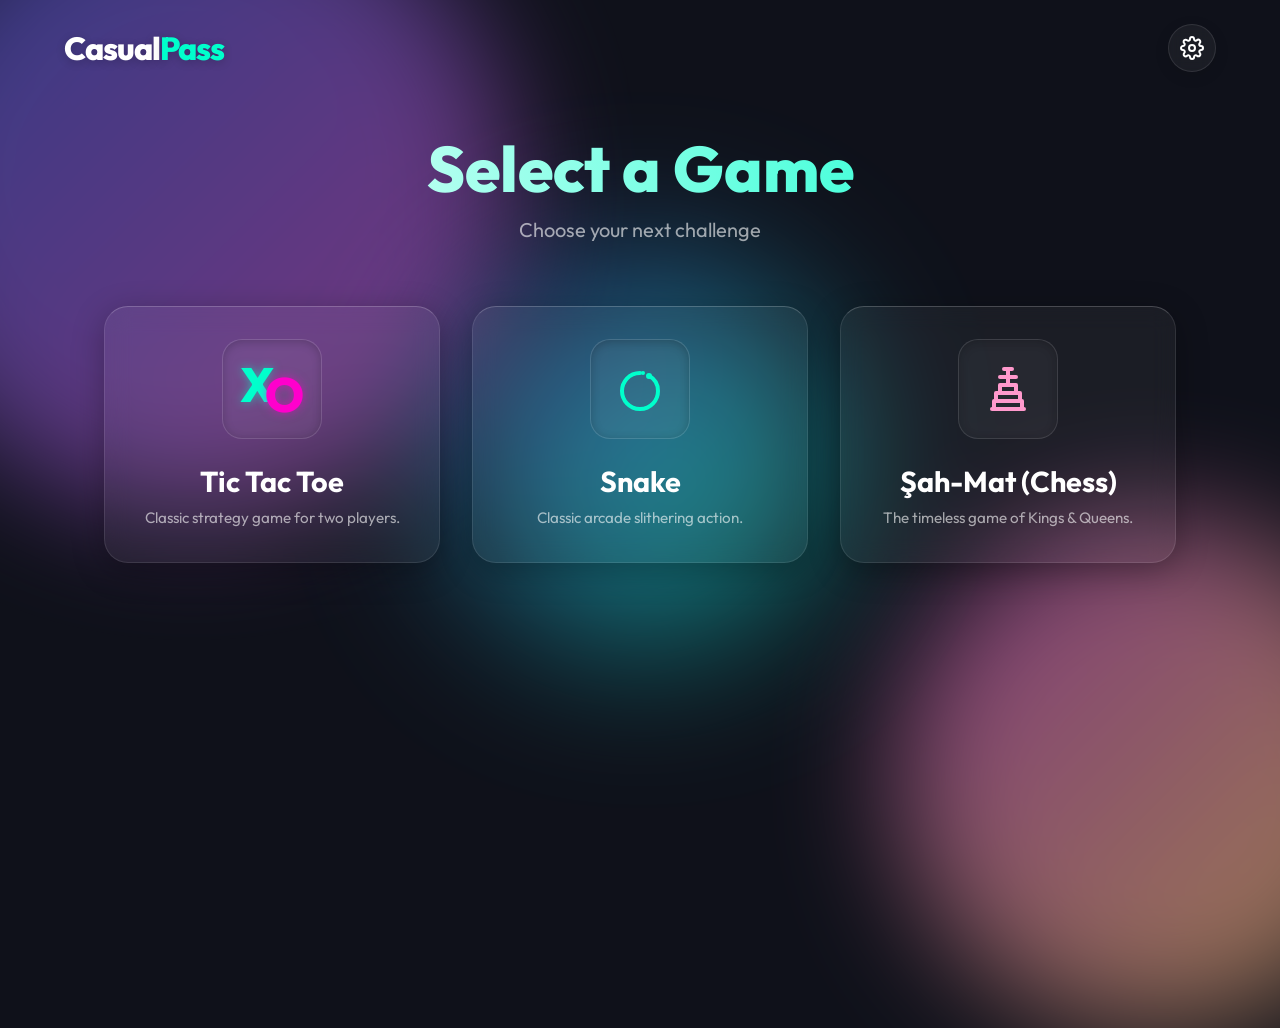
==== index.html @ 26fae899 "İlk yükleme (Initial commit)" ====
<!DOCTYPE html>
<html lang="en">

<head>
    <meta charset="UTF-8">
    <meta name="viewport" content="width=device-width, initial-scale=1.0">
    <title>CasualPass Dashboard</title>
    <link rel="stylesheet" href="style.css">
    <link href="https://fonts.googleapis.com/css2?family=Outfit:wght@400;600;800&display=swap" rel="stylesheet">
    <!-- Shared settings script loaded first to apply backgrounds immediately -->
    <script src="shared-settings.js"></script>
</head>

<body class="theme-liquid">

    <!-- Dynamic Background via Shared Settings -->
    <div id="global-bg-container" class="background-container">
        <!-- Blobs will be injected here if theme requires it -->
    </div>

    <!-- Top Navigation -->
    <nav class="top-nav">
        <div class="logo">Casual<span>Pass</span></div>
        <button id="settings-btn" class="icon-btn" aria-label="Settings">
            <svg width="24" height="24" viewBox="0 0 24 24" fill="none" stroke="currentColor" stroke-width="2"
                stroke-linecap="round" stroke-linejoin="round">
                <circle cx="12" cy="12" r="3"></circle>
                <path
                    d="M19.4 15a1.65 1.65 0 0 0 .33 1.82l.06.06a2 2 0 0 1 0 2.83 2 2 0 0 1-2.83 0l-.06-.06a1.65 1.65 0 0 0-1.82-.33 1.65 1.65 0 0 0-1 1.51V21a2 2 0 0 1-2 2 2 2 0 0 1-2-2v-.09A1.65 1.65 0 0 0 9 19.4a1.65 1.65 0 0 0-1.82.33l-.06.06a2 2 0 0 1-2.83 0 2 2 0 0 1 0-2.83l.06-.06a1.65 1.65 0 0 0 .33-1.82 1.65 1.65 0 0 0-1.51-1H3a2 2 0 0 1-2-2 2 2 0 0 1 2-2h.09A1.65 1.65 0 0 0 4.6 9a1.65 1.65 0 0 0-.33-1.82l-.06-.06a2 2 0 0 1 0-2.83 2 2 0 0 1 2.83 0l.06.06a1.65 1.65 0 0 0 1.82.33H9a1.65 1.65 0 0 0 1-1.51V3a2 2 0 0 1 2-2 2 2 0 0 1 2 2v.09a1.65 1.65 0 0 0 1 1.51 1.65 1.65 0 0 0 1.82-.33l.06-.06a2 2 0 0 1 2.83 0 2 2 0 0 1 0 2.83l-.06.06a1.65 1.65 0 0 0-.33 1.82V9a1.65 1.65 0 0 0 1.51 1H21a2 2 0 0 1 2 2 2 2 0 0 1-2 2h-.09a1.65 1.65 0 0 0-1.51 1z">
                </path>
            </svg>
        </button>
    </nav>

    <!-- Main Content -->
    <main class="dashboard">
        <header class="hero">
            <h1 class="hero-title">Select a Game</h1>
            <p class="hero-subtitle">Choose your next challenge</p>
        </header>

        <section class="game-grid">
            <!-- Game Card: Tic Tac Toe -->
            <a href="xox-game/index.html" class="game-card">
                <div class="game-icon">
                    <span class="x">X</span>
                    <span class="o">O</span>
                </div>
                <div class="game-info">
                    <h2>Tic Tac Toe</h2>
                    <p>Classic strategy game for two players.</p>
                </div>
            </a>

            <!-- Game Card: Snake -->
            <a href="snake-game/index.html" class="game-card">
                <div class="game-icon" style="color: #00ffcc; text-shadow: 0 0 10px rgba(0,255,204,0.5);">
                    <svg width="48" height="48" viewBox="0 0 24 24" fill="none" stroke="currentColor" stroke-width="2"
                        stroke-linecap="round" stroke-linejoin="round">
                        <path d="M12 4c-5.5 0-9 4.5-9 9s3.5 9 9 9 9-4.5 9-9c0-3.3-1.6-6-4.3-7.5" />
                        <path d="M13.5 4h.01" />
                        <circle cx="16.5" cy="5.5" r=".5" fill="currentColor" />
                    </svg>
                </div>
                <div class="game-info">
                    <h2>Snake</h2>
                    <p>Classic arcade slithering action.</p>
                </div>
            </a>

            <!-- Game Card: Chess -->
            <a href="chess-game/index.html" class="game-card">
                <div class="game-icon" style="color: #ff99cc; text-shadow: 0 0 10px rgba(255,153,204,0.5);">
                    <svg width="48" height="48" viewBox="0 0 24 24" fill="none" stroke="currentColor" stroke-width="2"
                        stroke-linecap="round" stroke-linejoin="round">
                        <path d="M4 22h16"></path>
                        <path d="M5 18h14v4H5z"></path>
                        <path d="M6 14h12v4H6z"></path>
                        <path d="M8 10h8v4H8z"></path>
                        <path d="M12 2v8"></path>
                        <path d="M8 6h8"></path>
                        <path d="M10 2h4"></path>
                    </svg>
                </div>
                <div class="game-info">
                    <h2>Şah-Mat (Chess)</h2>
                    <p>The timeless game of Kings & Queens.</p>
                </div>
            </a>
        </section>
    </main>

    <!-- Settings Modal -->
    <div id="settings-modal" class="modal-overlay">
        <div class="modal">
            <div class="modal-header">
                <h2>Global Settings</h2>
                <button id="close-settings" class="icon-btn" aria-label="Close">
                    <svg width="24" height="24" viewBox="0 0 24 24" fill="none" stroke="currentColor" stroke-width="2"
                        stroke-linecap="round" stroke-linejoin="round">
                        <line x1="18" y1="6" x2="6" y2="18"></line>
                        <line x1="6" y1="6" x2="18" y2="18"></line>
                    </svg>
                </button>
            </div>

            <div class="modal-body">
                <div class="setting-item">
                    <div class="setting-info">
                        <h3>Sound</h3>
                        <p>Enable game sound effects</p>
                    </div>
                    <label class="toggle">
                        <input type="checkbox" id="setting-sound">
                        <span class="slider"></span>
                    </label>
                </div>

                <div class="setting-item">
                    <div class="setting-info">
                        <h3>Visual Effects</h3>
                        <p>Enable animations and particles</p>
                    </div>
                    <label class="toggle">
                        <input type="checkbox" id="setting-effects">
                        <span class="slider"></span>
                    </label>
                </div>

                <div class="setting-item column">
                    <div class="setting-info">
                        <h3>Background Theme</h3>
                        <p>Applies to dashboard and all games</p>
                    </div>
                    <div class="theme-options">
                        <div class="theme-option" data-theme="liquid">
                            <div class="theme-preview liquid">
                                <div class="blob-mini"></div>
                            </div>
                            <span>Liquid Glass</span>
                        </div>
                        <div class="theme-option" data-theme="paper">
                            <div class="theme-preview paper"></div>
                            <span>Paper</span>
                        </div>
                        <div class="theme-option" data-theme="neon">
                            <div class="theme-preview neon"></div>
                            <span>Dark Neon</span>
                        </div>
                    </div>
                </div>
            </div>
        </div>
    </div>

    <!-- Audio assets to be used globally -->
    <audio id="global-click-sound" src="https://cdn.freesound.org/previews/415/415096_7413867-lq.mp3"
        preload="auto"></audio>
    <audio id="global-pop-sound" src="https://cdn.freesound.org/previews/242/242501_4414128-lq.mp3"
        preload="auto"></audio>

    <script src="script.js"></script>
</body>

</html>
---- style.css ----
/* Base styling for the dashboard, leverages global CSS variables from shared-settings.js/css */
@import url('shared-settings.css');

* {
    margin: 0;
    padding: 0;
    box-sizing: border-box;
    font-family: 'Outfit', sans-serif;
}

body {
    min-height: 100vh;
    color: var(--cp-text);
    overflow-x: hidden;
    position: relative;
    transition: background-color 0.5s ease;
}

/* Navigation */
.top-nav {
    display: flex;
    justify-content: space-between;
    align-items: center;
    padding: 1.5rem 5%;
    position: relative;
    z-index: 20;
}

.logo {
    font-size: 2rem;
    font-weight: 800;
    letter-spacing: -1px;
    color: var(--cp-text);
    text-shadow: 0 2px 10px rgba(0, 0, 0, 0.2);
}

.logo span {
    color: var(--cp-accent);
}

.icon-btn {
    background: var(--cp-glass-bg);
    border: 1px solid var(--cp-glass-border);
    backdrop-filter: blur(8px);
    color: var(--cp-text);
    width: 48px;
    height: 48px;
    border-radius: 50%;
    display: flex;
    justify-content: center;
    align-items: center;
    cursor: pointer;
    transition: all 0.3s ease;
    box-shadow: 0 4px 15px rgba(0, 0, 0, 0.1);
}

.icon-btn:hover {
    background: var(--cp-glass-highlight);
    transform: scale(1.1) rotate(15deg);
    box-shadow: 0 8px 20px rgba(0, 0, 0, 0.2);
}

/* Dashboard Layout */
.dashboard {
    max-width: 1200px;
    margin: 0 auto;
    padding: 2rem 5%;
    position: relative;
    z-index: 10;
}

.hero {
    text-align: center;
    margin-bottom: 4rem;
}

.hero-title {
    font-size: 4rem;
    font-weight: 800;
    margin-bottom: 0.5rem;
    background: linear-gradient(to right, var(--cp-text), var(--cp-accent));
    -webkit-background-clip: text;
    background-clip: text;
    color: transparent;
}

.hero-subtitle {
    font-size: 1.25rem;
    color: var(--cp-text-muted);
}

/* Game Grid */
.game-grid {
    display: grid;
    grid-template-columns: repeat(auto-fill, minmax(300px, 1fr));
    gap: 2rem;
}

.game-card {
    text-decoration: none;
    background: var(--cp-glass-bg);
    backdrop-filter: blur(12px);
    border: 1px solid var(--cp-glass-border);
    border-top: 1px solid var(--cp-glass-highlight);
    border-radius: 24px;
    padding: 2rem;
    display: flex;
    flex-direction: column;
    align-items: center;
    text-align: center;
    transition: all 0.4s cubic-bezier(0.175, 0.885, 0.32, 1.275);
    color: var(--cp-text);
    box-shadow: var(--cp-shadow);
    position: relative;
    overflow: hidden;
}

.game-card::before {
    content: '';
    position: absolute;
    top: 0;
    left: -100%;
    width: 50%;
    height: 100%;
    background: linear-gradient(to right, transparent, rgba(255, 255, 255, 0.1), transparent);
    transform: skewX(-25deg);
    transition: 0.5s;
}

.game-card.unreleased {
    opacity: 0.6;
    pointer-events: none;
    filter: grayscale(1);
}

.game-card:hover {
    transform: translateY(-10px) scale(1.02);
    box-shadow: 0 20px 40px rgba(0, 0, 0, 0.3);
    border-color: var(--cp-accent);
}

.game-card:hover::before {
    left: 200%;
}

.game-icon {
    width: 100px;
    height: 100px;
    background: var(--cp-glass-bg);
    border-radius: 20px;
    display: flex;
    justify-content: center;
    align-items: center;
    font-size: 3rem;
    font-weight: 800;
    margin-bottom: 1.5rem;
    border: 1px solid var(--cp-glass-border);
    box-shadow: inset 0 2px 10px rgba(0, 0, 0, 0.2);
}

.game-icon .x {
    color: #00ffcc;
    text-shadow: 0 0 10px rgba(0, 255, 204, 0.5);
    margin-right: -10px;
    transform: translateY(-5px);
}

.game-icon .o {
    color: #ff00cc;
    text-shadow: 0 0 10px rgba(255, 0, 204, 0.5);
    transform: translateY(5px);
}

.game-info h2 {
    font-size: 1.8rem;
    margin-bottom: 0.5rem;
}

.game-info p {
    color: var(--cp-text-muted);
    font-size: 0.95rem;
    line-height: 1.5;
}

/* Modal Settings */
.modal-overlay {
    position: fixed;
    top: 0;
    left: 0;
    width: 100%;
    height: 100%;
    background: rgba(0, 0, 0, 0.6);
    backdrop-filter: blur(8px);
    z-index: 100;
    display: flex;
    justify-content: center;
    align-items: center;
    opacity: 0;
    visibility: hidden;
    transition: all 0.3s ease;
}

.modal-overlay.active {
    opacity: 1;
    visibility: visible;
}

.modal {
    background: var(--cp-glass-base);
    backdrop-filter: blur(20px);
    border: 1px solid var(--cp-glass-border);
    border-radius: 30px;
    width: 90%;
    max-width: 500px;
    box-shadow: 0 25px 50px rgba(0, 0, 0, 0.5);
    transform: translateY(30px) scale(0.95);
    transition: all 0.4s cubic-bezier(0.175, 0.885, 0.32, 1.275);
    overflow: hidden;
}

.modal-overlay.active .modal {
    transform: translateY(0) scale(1);
}

.modal-header {
    padding: 1.5rem 2rem;
    border-bottom: 1px solid var(--cp-glass-border);
    display: flex;
    justify-content: space-between;
    align-items: center;
}

.modal-header h2 {
    font-size: 1.5rem;
    letter-spacing: 1px;
}

.modal-body {
    padding: 2rem;
    display: flex;
    flex-direction: column;
    gap: 1.5rem;
}

.setting-item {
    display: flex;
    justify-content: space-between;
    align-items: center;
    padding: 1rem;
    background: var(--cp-glass-bg);
    border-radius: 16px;
    border: 1px solid var(--cp-glass-border);
}

.setting-item.column {
    flex-direction: column;
    align-items: flex-start;
    gap: 1rem;
}

.setting-info h3 {
    font-size: 1.1rem;
    margin-bottom: 0.25rem;
}

.setting-info p {
    font-size: 0.85rem;
    color: var(--cp-text-muted);
}

/* Custom Toggle Switch */
.toggle {
    position: relative;
    display: inline-block;
    width: 60px;
    height: 32px;
}

.toggle input {
    opacity: 0;
    width: 0;
    height: 0;
}

.slider {
    position: absolute;
    cursor: pointer;
    top: 0;
    left: 0;
    right: 0;
    bottom: 0;
    background-color: var(--cp-glass-bg);
    transition: .4s;
    border-radius: 34px;
    border: 1px solid var(--cp-glass-border);
}

.slider:before {
    position: absolute;
    content: "";
    height: 24px;
    width: 24px;
    left: 3px;
    bottom: 3px;
    background-color: white;
    transition: .4s cubic-bezier(0.175, 0.885, 0.32, 1.275);
    border-radius: 50%;
    box-shadow: 0 2px 5px rgba(0, 0, 0, 0.2);
}

input:checked+.slider {
    background-color: var(--cp-accent);
}

input:checked+.slider:before {
    transform: translateX(28px);
}

/* Theme Selector */
.theme-options {
    display: flex;
    gap: 1rem;
    width: 100%;
}

.theme-option {
    flex: 1;
    display: flex;
    flex-direction: column;
    align-items: center;
    gap: 0.75rem;
    cursor: pointer;
}

.theme-preview {
    width: 100%;
    aspect-ratio: 16/9;
    border-radius: 12px;
    border: 2px solid transparent;
    transition: all 0.3s ease;
    overflow: hidden;
    position: relative;
}

.theme-option.selected .theme-preview {
    border-color: var(--cp-accent);
    box-shadow: 0 0 15px var(--cp-accent-glow);
    transform: scale(1.05);
}

.theme-preview.liquid {
    background: #0f111a;
}

.theme-preview.liquid .blob-mini {
    position: absolute;
    width: 150%;
    height: 150%;
    top: -25%;
    left: -25%;
    background: linear-gradient(135deg, #4158D0, #C850C0, #FFCC70);
    filter: blur(10px);
}

.theme-preview.paper {
    background: #f8f9fa;
    background-image: url("data:image/svg+xml,%3Csvg viewBox='0 0 200 200' xmlns='http://www.w3.org/2000/svg'%3E%3Cfilter id='noiseFilter'%3E%3CfeTurbulence type='fractalNoise' baseFrequency='0.04' numOctaves='3' stitchTiles='stitch'/%3E%3C/filter%3E%3Crect width='100%25' height='100%25' filter='url(%23noiseFilter)' opacity='0.1'/%3E%3C/svg%3E");
}

.theme-preview.neon {
    background: #000;
    box-shadow: inset 0 0 20px rgba(0, 242, 254, 0.5);
    border: 1px solid #00f2fe;
}

.theme-option span {
    font-size: 0.85rem;
    font-weight: 600;
}

@media (max-width: 600px) {
    .hero-title {
        font-size: 3rem;
    }

    .theme-options {
        flex-direction: column;
    }
}
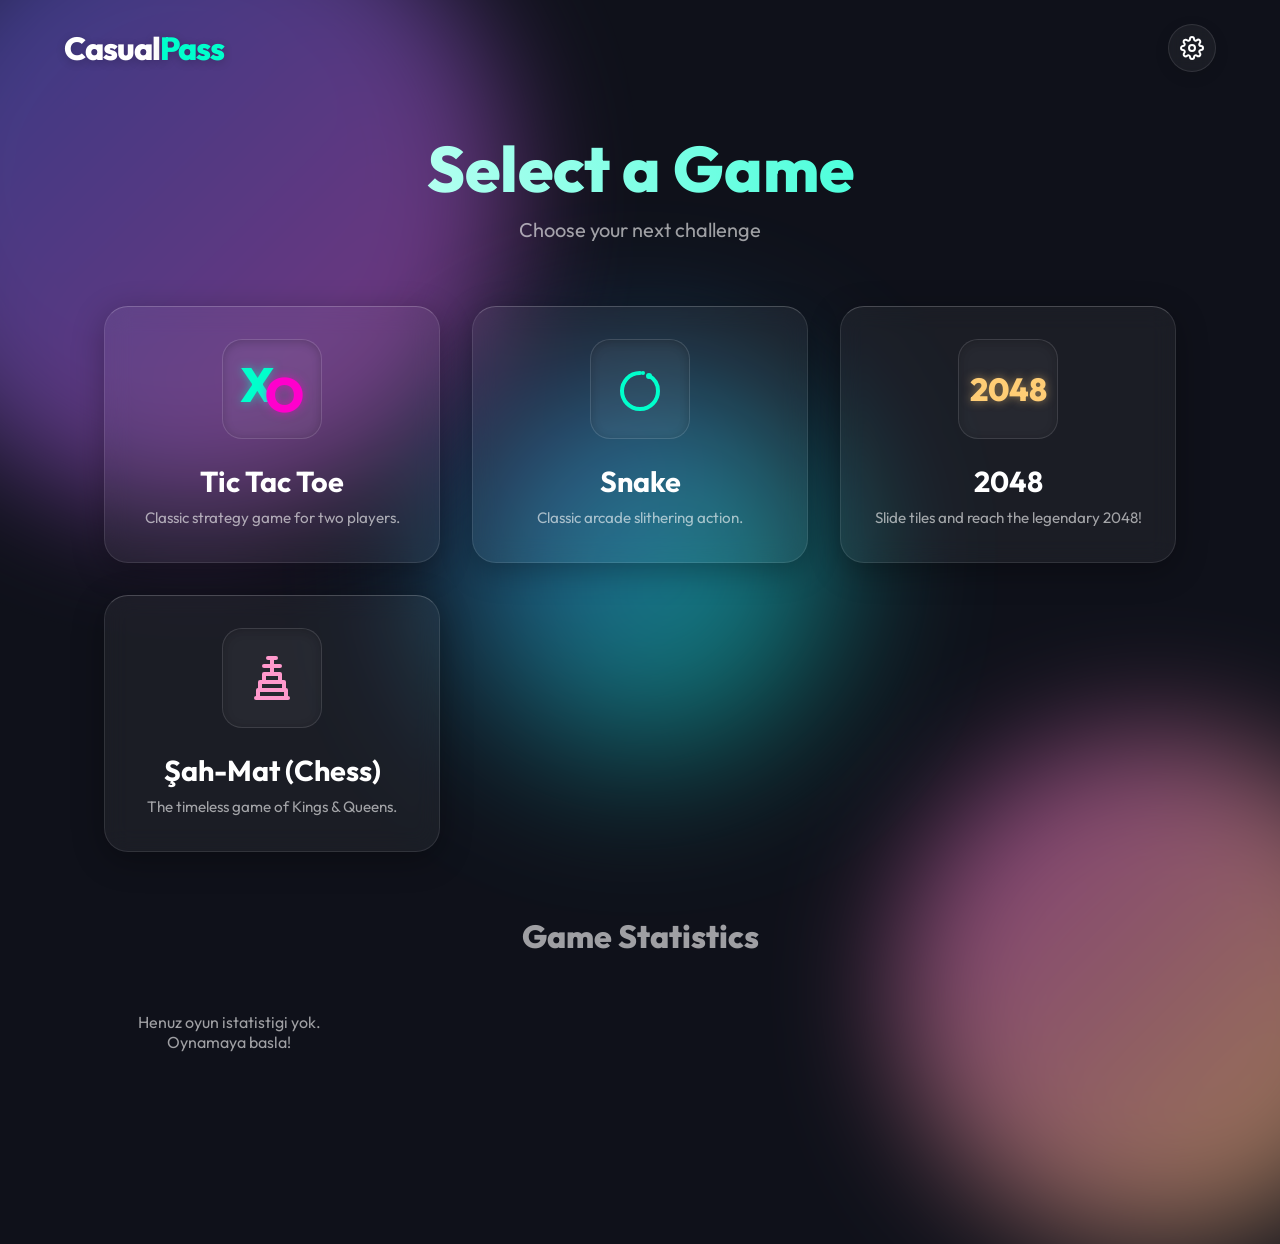
==== commit 9826e8fe: "feat: 2048 oyunu, retro pixel tema, istatistik sistemi - 2048 oyunu eklendi (klavye/dokunmatik/swipe" ====
--- a/index.html
+++ b/index.html
@@ -68,6 +68,17 @@
                 </div>
             </a>
 
+            <!-- Game Card: 2048 -->
+            <a href="2048-game/index.html" class="game-card">
+                <div class="game-icon" style="color: #ffcd75; text-shadow: 0 0 10px rgba(255,205,117,0.5);">
+                    <span style="font-size: 2rem; font-weight: 800;">2048</span>
+                </div>
+                <div class="game-info">
+                    <h2>2048</h2>
+                    <p>Slide tiles and reach the legendary 2048!</p>
+                </div>
+            </a>
+
             <!-- Game Card: Chess -->
             <a href="chess-game/index.html" class="game-card">
                 <div class="game-icon" style="color: #ff99cc; text-shadow: 0 0 10px rgba(255,153,204,0.5);">
@@ -87,6 +98,14 @@
                     <p>The timeless game of Kings & Queens.</p>
                 </div>
             </a>
+        </section>
+
+        <!-- Game Statistics Section -->
+        <section class="stats-section" id="stats-section">
+            <h2 class="stats-title">Game Statistics</h2>
+            <div class="stats-grid" id="stats-grid">
+                <!-- Populated by JS -->
+            </div>
         </section>
     </main>
 
@@ -147,6 +166,10 @@
                             <div class="theme-preview neon"></div>
                             <span>Dark Neon</span>
                         </div>
+                        <div class="theme-option" data-theme="retro">
+                            <div class="theme-preview retro"></div>
+                            <span>Retro Pixel</span>
+                        </div>
                     </div>
                 </div>
             </div>
--- a/style.css
+++ b/style.css
@@ -373,9 +373,79 @@
     border: 1px solid #00f2fe;
 }
 
+.theme-preview.retro {
+    background: #1a1c2c;
+    background-image:
+        linear-gradient(rgba(255, 205, 117, 0.1) 1px, transparent 1px),
+        linear-gradient(90deg, rgba(255, 205, 117, 0.1) 1px, transparent 1px);
+    background-size: 6px 6px;
+    image-rendering: pixelated;
+    border-radius: 2px !important;
+    border: 2px solid rgba(255, 205, 117, 0.4);
+}
+
 .theme-option span {
     font-size: 0.85rem;
     font-weight: 600;
+}
+
+/* Stats Section */
+.stats-section {
+    margin-top: 4rem;
+    width: 100%;
+}
+
+.stats-title {
+    font-size: 2rem;
+    font-weight: 800;
+    margin-bottom: 1.5rem;
+    text-align: center;
+    color: var(--cp-text-muted);
+}
+
+.stats-grid {
+    display: grid;
+    grid-template-columns: repeat(auto-fill, minmax(220px, 1fr));
+    gap: 1.5rem;
+}
+
+.stat-card {
+    background: var(--cp-glass-bg);
+    backdrop-filter: blur(12px);
+    border: 1px solid var(--cp-glass-border);
+    border-radius: 20px;
+    padding: 1.5rem;
+    text-align: center;
+    box-shadow: var(--cp-shadow);
+}
+
+.stat-card h3 {
+    font-size: 1.1rem;
+    margin-bottom: 1rem;
+    color: var(--cp-accent);
+}
+
+.stat-row {
+    display: flex;
+    justify-content: space-between;
+    padding: 0.4rem 0;
+    font-size: 0.9rem;
+}
+
+.stat-row .stat-label {
+    color: var(--cp-text-muted);
+}
+
+.stat-row .stat-value {
+    font-weight: 700;
+    color: var(--cp-text);
+}
+
+.stats-empty {
+    text-align: center;
+    color: var(--cp-text-muted);
+    padding: 2rem;
+    font-size: 1rem;
 }
 
 @media (max-width: 600px) {
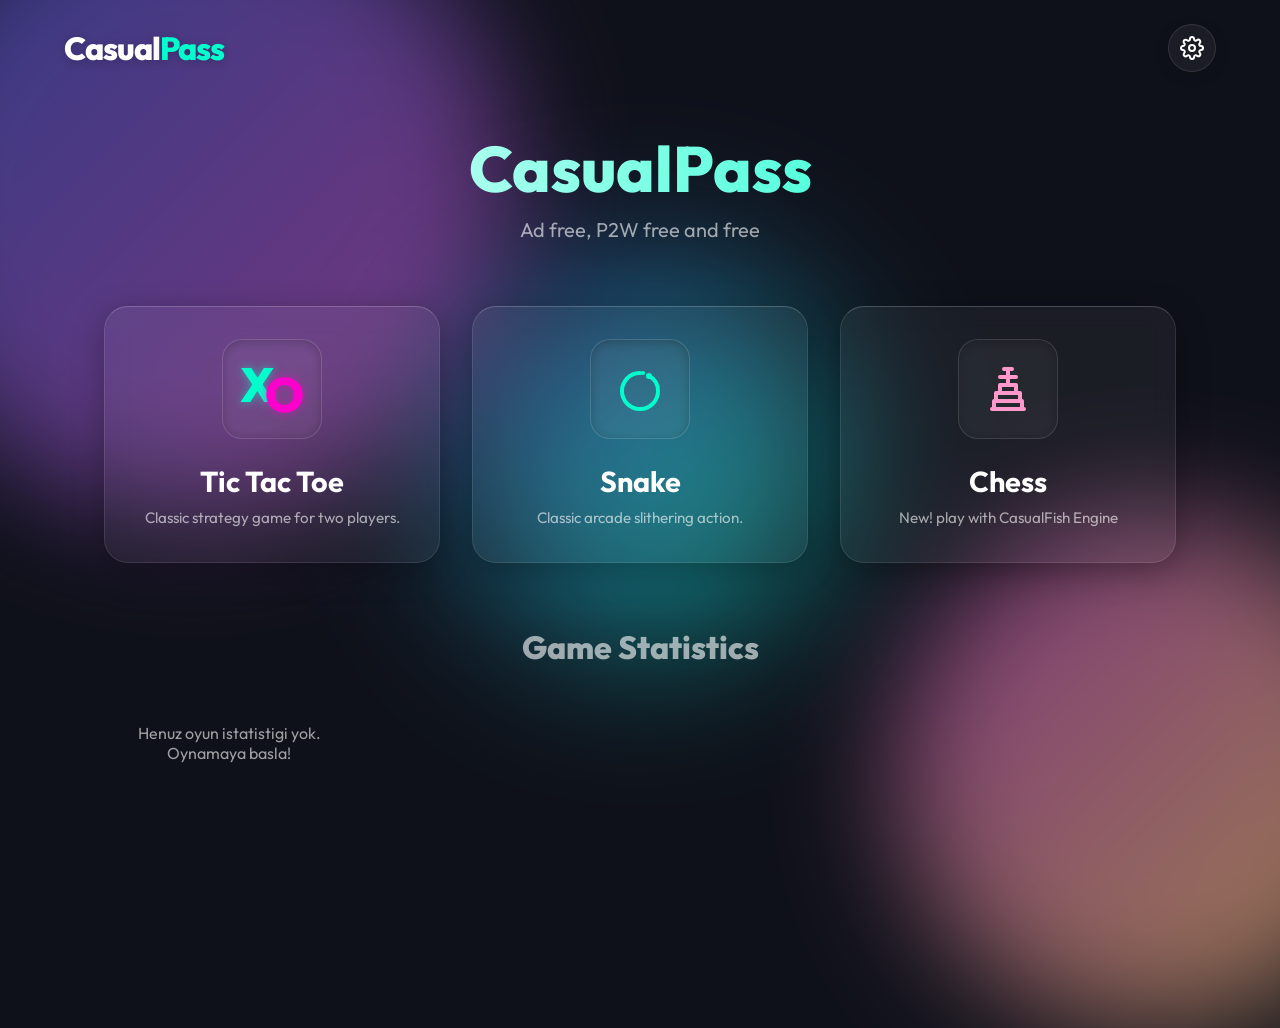
==== commit 215f5f35: "name changes and README.md file changes" ====
--- a/index.html
+++ b/index.html
@@ -35,8 +35,8 @@
     <!-- Main Content -->
     <main class="dashboard">
         <header class="hero">
-            <h1 class="hero-title">Select a Game</h1>
-            <p class="hero-subtitle">Choose your next challenge</p>
+            <h1 class="hero-title">CasualPass</h1>
+            <p class="hero-subtitle">Ad free, P2W free and free</p>
         </header>
 
         <section class="game-grid">
@@ -68,7 +68,7 @@
                 </div>
             </a>
 
-            <!-- Game Card: 2048 -->
+            <!-- Game Card: 2048
             <a href="2048-game/index.html" class="game-card">
                 <div class="game-icon" style="color: #ffcd75; text-shadow: 0 0 10px rgba(255,205,117,0.5);">
                     <span style="font-size: 2rem; font-weight: 800;">2048</span>
@@ -78,6 +78,7 @@
                     <p>Slide tiles and reach the legendary 2048!</p>
                 </div>
             </a>
+            !-->
 
             <!-- Game Card: Chess -->
             <a href="chess-game/index.html" class="game-card">
@@ -94,8 +95,8 @@
                     </svg>
                 </div>
                 <div class="game-info">
-                    <h2>Şah-Mat (Chess)</h2>
-                    <p>The timeless game of Kings & Queens.</p>
+                    <h2>Chess</h2>
+                    <p>New! play with CasualFish Engine</p>
                 </div>
             </a>
         </section>
@@ -168,7 +169,7 @@
                         </div>
                         <div class="theme-option" data-theme="retro">
                             <div class="theme-preview retro"></div>
-                            <span>Retro Pixel</span>
+                            <span>UNDER MAINTAIN</span>
                         </div>
                     </div>
                 </div>
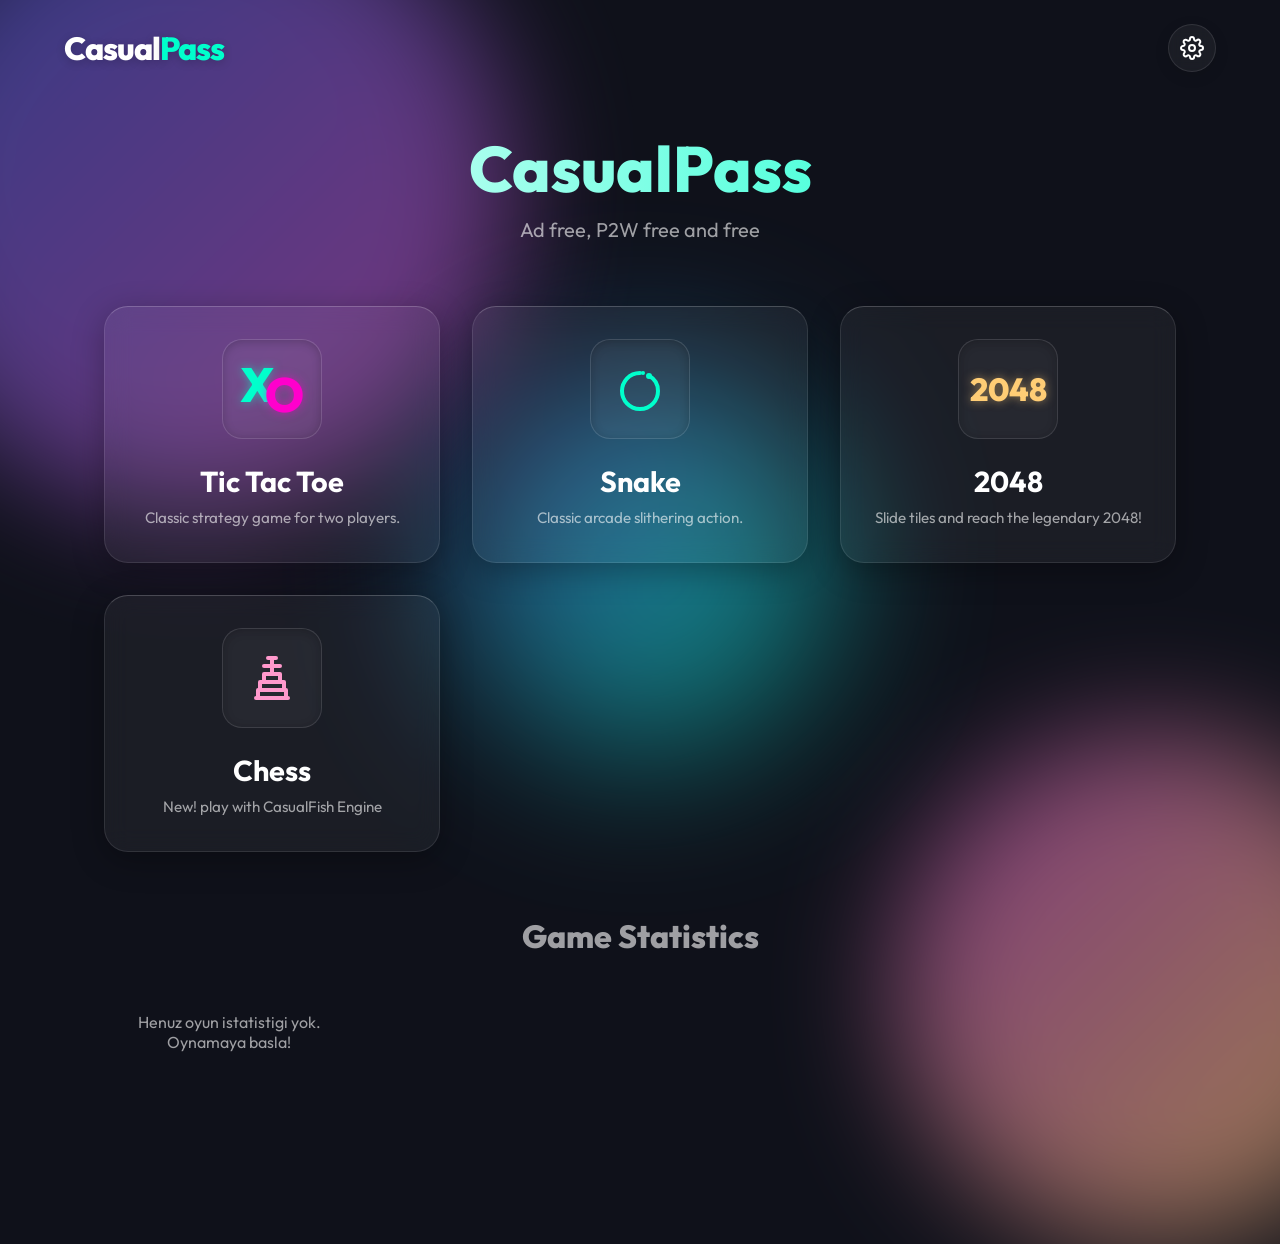
==== commit 17153163: "feat: 2048 akıcı kayma animasyonu, yorum hatası düzeltildi - Tile'lar artık position:absolute + CSS " ====
--- a/index.html
+++ b/index.html
@@ -68,7 +68,7 @@
                 </div>
             </a>
 
-            <!-- Game Card: 2048
+            <!-- Game Card: 2048 -->
             <a href="2048-game/index.html" class="game-card">
                 <div class="game-icon" style="color: #ffcd75; text-shadow: 0 0 10px rgba(255,205,117,0.5);">
                     <span style="font-size: 2rem; font-weight: 800;">2048</span>
@@ -78,7 +78,6 @@
                     <p>Slide tiles and reach the legendary 2048!</p>
                 </div>
             </a>
-            !-->
 
             <!-- Game Card: Chess -->
             <a href="chess-game/index.html" class="game-card">
